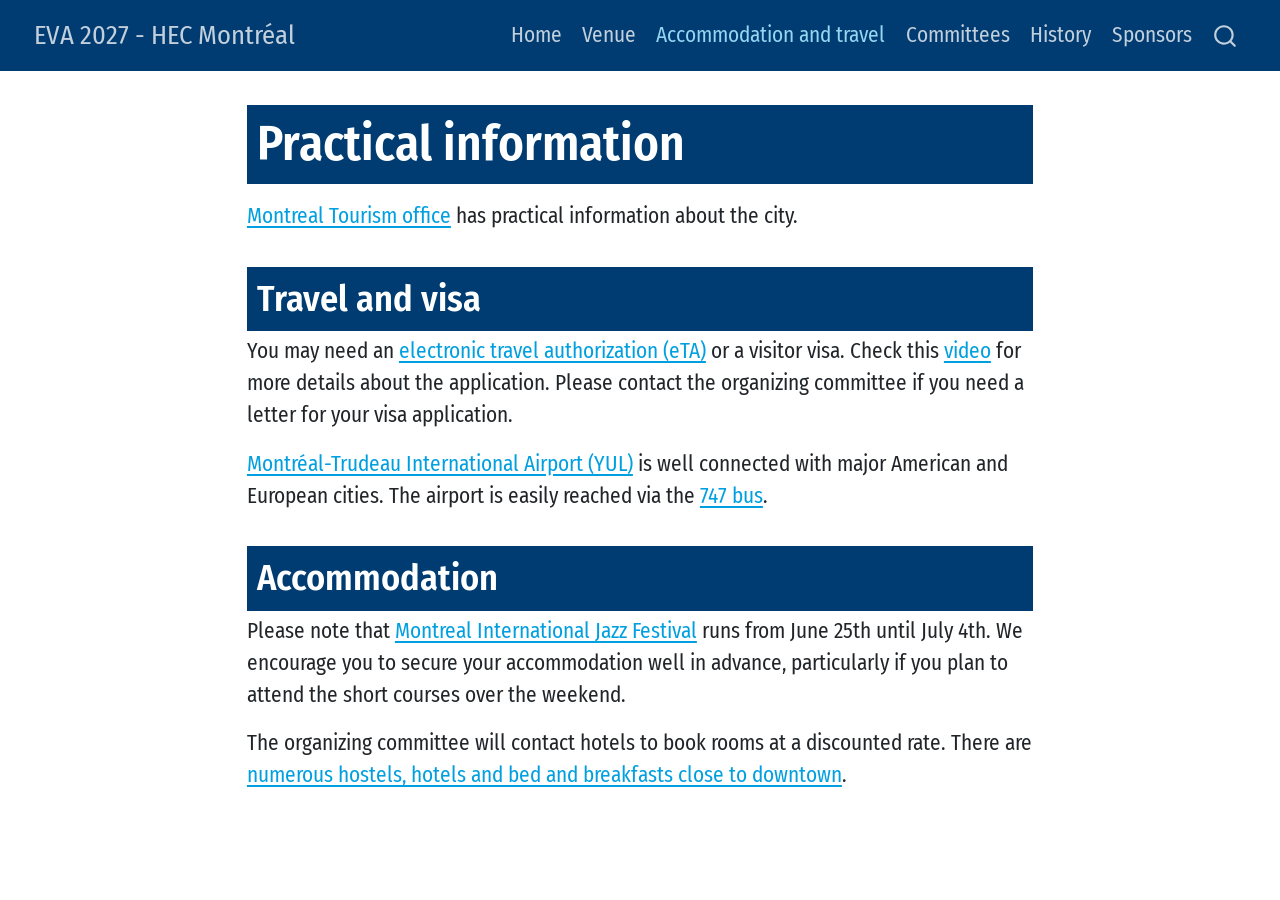
==== docs/accommodation.html @ fd90fb55 "Reformat website" ====
<!DOCTYPE html>
<html xmlns="http://www.w3.org/1999/xhtml" lang="en" xml:lang="en"><head>

<meta charset="utf-8">
<meta name="generator" content="quarto-1.9.36">

<meta name="viewport" content="width=device-width, initial-scale=1.0, user-scalable=yes">


<title>Practical information – EVA 2027 - HEC Montréal</title>
<style>
/* Default styles provided by pandoc.
** See https://pandoc.org/MANUAL.html#variables-for-html for config info.
*/
code{white-space: pre-wrap;}
span.smallcaps{font-variant: small-caps;}
div.columns{display: flex; gap: min(4vw, 1.5em);}
div.column{flex: auto; overflow-x: auto;}
div.hanging-indent{margin-left: 1.5em; text-indent: -1.5em;}
ul.task-list{list-style: none;}
ul.task-list li input[type="checkbox"] {
  width: 0.8em;
  margin: 0 0.8em 0.2em -1em; /* quarto-specific, see https://github.com/quarto-dev/quarto-cli/issues/4556 */ 
  vertical-align: middle;
}
</style>


<script src="site_libs/quarto-nav/quarto-nav.js"></script>
<script src="site_libs/clipboard/clipboard.min.js"></script>
<script src="site_libs/quarto-search/autocomplete.umd.js"></script>
<script src="site_libs/quarto-search/fuse.min.js"></script>
<script src="site_libs/quarto-search/quarto-search.js"></script>
<meta name="quarto:offset" content="./">
<script src="site_libs/quarto-html/quarto.js" type="module"></script>
<script src="site_libs/quarto-html/tabsets/tabsets.js" type="module"></script>
<script src="site_libs/quarto-html/popper.min.js"></script>
<script src="site_libs/quarto-html/tippy.umd.min.js"></script>
<script src="site_libs/quarto-html/anchor.min.js"></script>
<link href="site_libs/quarto-html/tippy.css" rel="stylesheet">
<link href="site_libs/quarto-html/quarto-syntax-highlighting-845c23b38eaddc0f92fda52bfe77a8c8.css" rel="stylesheet" id="quarto-text-highlighting-styles">
<script src="site_libs/bootstrap/bootstrap.min.js"></script>
<link href="site_libs/bootstrap/bootstrap-icons.css" rel="stylesheet">
<link href="site_libs/bootstrap/bootstrap-dc3125c9d68925098b854b8b5870ec86.min.css" rel="stylesheet" append-hash="true" id="quarto-bootstrap" data-mode="light">
<script id="quarto-search-options" type="application/json">{
  "location": "navbar",
  "copy-button": false,
  "collapse-after": 3,
  "panel-placement": "end",
  "type": "overlay",
  "limit": 50,
  "keyboard-shortcut": [
    "f",
    "/",
    "s"
  ],
  "show-item-context": false,
  "language": {
    "search-no-results-text": "No results",
    "search-matching-documents-text": "matching documents",
    "search-copy-link-title": "Copy link to search",
    "search-hide-matches-text": "Hide additional matches",
    "search-more-match-text": "more match in this document",
    "search-more-matches-text": "more matches in this document",
    "search-clear-button-title": "Clear",
    "search-text-placeholder": "",
    "search-detached-cancel-button-title": "Cancel",
    "search-submit-button-title": "Submit",
    "search-label": "Search"
  }
}</script>


</head>

<body class="nav-fixed fullcontent quarto-light">

<div id="quarto-search-results"></div>
  <header id="quarto-header" class="headroom fixed-top">
    <nav class="navbar navbar-expand-lg " data-bs-theme="dark">
      <div class="navbar-container container-fluid">
      <div class="navbar-brand-container mx-auto">
    <a class="navbar-brand" href="./index.html">
    <span class="navbar-title">EVA 2027 - HEC Montréal</span>
    </a>
  </div>
            <div id="quarto-search" class="" title="Search"></div>
          <button class="navbar-toggler" type="button" data-bs-toggle="collapse" data-bs-target="#navbarCollapse" aria-controls="navbarCollapse" role="menu" aria-expanded="false" aria-label="Toggle navigation" onclick="if (window.quartoToggleHeadroom) { window.quartoToggleHeadroom(); }">
  <span class="navbar-toggler-icon"></span>
</button>
          <div class="collapse navbar-collapse" id="navbarCollapse">
            <ul class="navbar-nav navbar-nav-scroll ms-auto">
  <li class="nav-item">
    <a class="nav-link" href="./index.html"> 
<span class="menu-text">Home</span></a>
  </li>  
  <li class="nav-item">
    <a class="nav-link" href="./venue.html"> 
<span class="menu-text">Venue</span></a>
  </li>  
  <li class="nav-item">
    <a class="nav-link active" href="./accommodation.html" aria-current="page"> 
<span class="menu-text">Accommodation and travel</span></a>
  </li>  
  <li class="nav-item">
    <a class="nav-link" href="./committees.html"> 
<span class="menu-text">Committees</span></a>
  </li>  
  <li class="nav-item">
    <a class="nav-link" href="./history.html"> 
<span class="menu-text">History</span></a>
  </li>  
  <li class="nav-item">
    <a class="nav-link" href="./sponsors.html"> 
<span class="menu-text">Sponsors</span></a>
  </li>  
</ul>
          </div> <!-- /navcollapse -->
            <div class="quarto-navbar-tools">
</div>
      </div> <!-- /container-fluid -->
    </nav>
</header>
<!-- content -->
<div id="quarto-content" class="quarto-container page-columns page-rows-contents page-layout-article page-navbar">
<!-- sidebar -->
<!-- margin-sidebar -->
    
<!-- main -->
<main class="content" id="quarto-document-content">

<header id="title-block-header" class="quarto-title-block default">
<div class="quarto-title">
<h1 class="title">Practical information</h1>
</div>



<div class="quarto-title-meta">

    
  
    
  </div>
  


</header>


<p><a href="https://www.mtl.org/en/what-to-do/business-events">Montreal Tourism office</a> has practical information about the city.</p>
<section id="travel-and-visa" class="level2">
<h2 class="anchored" data-anchor-id="travel-and-visa">Travel and visa</h2>
<p>You may need an <a href="https://www.canada.ca/en/immigration-refugees-citizenship/services/visit-canada/eta.html">electronic travel authorization (eTA)</a> or a visitor visa. Check this <a href="https://youtu.be/aYz9de2Qd_U?list=TLGGbdshJm7bkEQwODA3MjAyNQ">video</a> for more details about the application. Please contact the organizing committee if you need a letter for your visa application.</p>
<p><a href="https://www.admtl.com/en-CA/">Montréal-Trudeau International Airport (YUL)</a> is well connected with major American and European cities. The airport is easily reached via the <a href="https://www.stm.info/en/info/networks/bus-network-and-schedules-enlightened/747-yul-montreal-trudeau-airport-downtown">747 bus</a>.</p>
</section>
<section id="accommodation" class="level2">
<h2 class="anchored" data-anchor-id="accommodation">Accommodation</h2>
<p>Please note that <a href="https://montrealjazzfest.com/">Montreal International Jazz Festival</a> runs from June 25th until July 4th. We encourage you to secure your accommodation well in advance, particularly if you plan to attend the short courses over the weekend.</p>
<p>The organizing committee will contact hotels to book rooms at a discounted rate. There are <a href="https://www.mtl.org/en/Accommodations?prod_en_random%5BrefinementList%5D%5B_filter_product_neighbourhoods%5D%5B0%5D=Downtown&amp;prod_en_random%5BrefinementList%5D%5B_filter_product_neighbourhoods%5D%5B1%5D=Les%20Quartiers%20du%20Canal&amp;prod_en_random%5BrefinementList%5D%5B_filter_product_neighbourhoods%5D%5B2%5D=Mount%20Royal%2C%20Outremont%20and%20Westmount&amp;prod_en_random%5BrefinementList%5D%5B_filter_product_neighbourhoods%5D%5B3%5D=Old%20Montr%C3%A9al%20and%20Old%20Port">numerous hostels, hotels and bed and breakfasts close to downtown</a>.</p>


</section>

</main> <!-- /main -->
<script id="quarto-html-after-body" type="application/javascript">
  window.document.addEventListener("DOMContentLoaded", function (event) {
    const icon = "";
    const anchorJS = new window.AnchorJS();
    anchorJS.options = {
      placement: 'right',
      icon: icon
    };
    anchorJS.add('.anchored');
    const isCodeAnnotation = (el) => {
      for (const clz of el.classList) {
        if (clz.startsWith('code-annotation-')) {                     
          return true;
        }
      }
      return false;
    }
    const onCopySuccess = function(e) {
      // button target
      const button = e.trigger;
      // don't keep focus
      button.blur();
      // flash "checked"
      button.classList.add('code-copy-button-checked');
      var currentTitle = button.getAttribute("title");
      button.setAttribute("title", "Copied!");
      let tooltip;
      if (window.bootstrap) {
        button.setAttribute("data-bs-toggle", "tooltip");
        button.setAttribute("data-bs-placement", "left");
        button.setAttribute("data-bs-title", "Copied!");
        tooltip = new bootstrap.Tooltip(button, 
          { trigger: "manual", 
            customClass: "code-copy-button-tooltip",
            offset: [0, -8]});
        tooltip.show();    
      }
      setTimeout(function() {
        if (tooltip) {
          tooltip.hide();
          button.removeAttribute("data-bs-title");
          button.removeAttribute("data-bs-toggle");
          button.removeAttribute("data-bs-placement");
        }
        button.setAttribute("title", currentTitle);
        button.classList.remove('code-copy-button-checked');
      }, 1000);
      // clear code selection
      e.clearSelection();
    }
    const getTextToCopy = function(trigger) {
      const outerScaffold = trigger.parentElement.cloneNode(true);
      const codeEl = outerScaffold.querySelector('code');
      for (const childEl of codeEl.children) {
        if (isCodeAnnotation(childEl)) {
          childEl.remove();
        }
      }
      return codeEl.innerText;
    }
    const clipboard = new window.ClipboardJS('.code-copy-button:not([data-in-quarto-modal])', {
      text: getTextToCopy
    });
    clipboard.on('success', onCopySuccess);
    if (window.document.getElementById('quarto-embedded-source-code-modal')) {
      const clipboardModal = new window.ClipboardJS('.code-copy-button[data-in-quarto-modal]', {
        text: getTextToCopy,
        container: window.document.getElementById('quarto-embedded-source-code-modal')
      });
      clipboardModal.on('success', onCopySuccess);
    }
      var localhostRegex = new RegExp(/^(?:http|https):\/\/localhost\:?[0-9]*\//);
      var mailtoRegex = new RegExp(/^mailto:/);
        var filterRegex = new RegExp("https:\/\/eva2027\.github\.io");
      var isInternal = (href) => {
          return filterRegex.test(href) || localhostRegex.test(href) || mailtoRegex.test(href);
      }
      // Inspect non-navigation links and adorn them if external
     var links = window.document.querySelectorAll('a[href]:not(.nav-link):not(.navbar-brand):not(.toc-action):not(.sidebar-link):not(.sidebar-item-toggle):not(.pagination-link):not(.no-external):not([aria-hidden]):not(.dropdown-item):not(.quarto-navigation-tool):not(.about-link)');
      for (var i=0; i<links.length; i++) {
        const link = links[i];
        if (!isInternal(link.href)) {
          // undo the damage that might have been done by quarto-nav.js in the case of
          // links that we want to consider external
          if (link.dataset.originalHref !== undefined) {
            link.href = link.dataset.originalHref;
          }
        }
      }
    function tippyHover(el, contentFn, onTriggerFn, onUntriggerFn) {
      const config = {
        allowHTML: true,
        maxWidth: 500,
        delay: 100,
        arrow: false,
        appendTo: function(el) {
            return el.parentElement;
        },
        interactive: true,
        interactiveBorder: 10,
        theme: 'quarto',
        placement: 'bottom-start',
      };
      if (contentFn) {
        config.content = contentFn;
      }
      if (onTriggerFn) {
        config.onTrigger = onTriggerFn;
      }
      if (onUntriggerFn) {
        config.onUntrigger = onUntriggerFn;
      }
      window.tippy(el, config); 
    }
    const noterefs = window.document.querySelectorAll('a[role="doc-noteref"]');
    for (var i=0; i<noterefs.length; i++) {
      const ref = noterefs[i];
      tippyHover(ref, function() {
        // use id or data attribute instead here
        let href = ref.getAttribute('data-footnote-href') || ref.getAttribute('href');
        try { href = new URL(href).hash; } catch {}
        const id = href.replace(/^#\/?/, "");
        const note = window.document.getElementById(id);
        if (note) {
          return note.innerHTML;
        } else {
          return "";
        }
      });
    }
    const xrefs = window.document.querySelectorAll('a.quarto-xref');
    const processXRef = (id, note) => {
      // Strip column container classes
      const stripColumnClz = (el) => {
        el.classList.remove("page-full", "page-columns");
        if (el.children) {
          for (const child of el.children) {
            stripColumnClz(child);
          }
        }
      }
      stripColumnClz(note)
      if (id === null || id.startsWith('sec-')) {
        // Special case sections, only their first couple elements
        const container = document.createElement("div");
        if (note.children && note.children.length > 2) {
          container.appendChild(note.children[0].cloneNode(true));
          for (let i = 1; i < note.children.length; i++) {
            const child = note.children[i];
            if (child.tagName === "P" && child.innerText === "") {
              continue;
            } else {
              container.appendChild(child.cloneNode(true));
              break;
            }
          }
          if (window.Quarto?.typesetMath) {
            window.Quarto.typesetMath(container);
          }
          return container.innerHTML
        } else {
          if (window.Quarto?.typesetMath) {
            window.Quarto.typesetMath(note);
          }
          return note.innerHTML;
        }
      } else {
        // Remove any anchor links if they are present
        const anchorLink = note.querySelector('a.anchorjs-link');
        if (anchorLink) {
          anchorLink.remove();
        }
        if (window.Quarto?.typesetMath) {
          window.Quarto.typesetMath(note);
        }
        if (note.classList.contains("callout")) {
          return note.outerHTML;
        } else {
          return note.innerHTML;
        }
      }
    }
    for (var i=0; i<xrefs.length; i++) {
      const xref = xrefs[i];
      tippyHover(xref, undefined, function(instance) {
        instance.disable();
        let url = xref.getAttribute('href');
        let hash = undefined; 
        if (url.startsWith('#')) {
          hash = url;
        } else {
          try { hash = new URL(url).hash; } catch {}
        }
        if (hash) {
          const id = hash.replace(/^#\/?/, "");
          const note = window.document.getElementById(id);
          if (note !== null) {
            try {
              const html = processXRef(id, note.cloneNode(true));
              instance.setContent(html);
            } finally {
              instance.enable();
              instance.show();
            }
          } else {
            // See if we can fetch this
            fetch(url.split('#')[0])
            .then(res => res.text())
            .then(html => {
              const parser = new DOMParser();
              const htmlDoc = parser.parseFromString(html, "text/html");
              const note = htmlDoc.getElementById(id);
              if (note !== null) {
                const html = processXRef(id, note);
                instance.setContent(html);
              } 
            }).finally(() => {
              instance.enable();
              instance.show();
            });
          }
        } else {
          // See if we can fetch a full url (with no hash to target)
          // This is a special case and we should probably do some content thinning / targeting
          fetch(url)
          .then(res => res.text())
          .then(html => {
            const parser = new DOMParser();
            const htmlDoc = parser.parseFromString(html, "text/html");
            const note = htmlDoc.querySelector('main.content');
            if (note !== null) {
              // This should only happen for chapter cross references
              // (since there is no id in the URL)
              // remove the first header
              if (note.children.length > 0 && note.children[0].tagName === "HEADER") {
                note.children[0].remove();
              }
              const html = processXRef(null, note);
              instance.setContent(html);
            } 
          }).finally(() => {
            instance.enable();
            instance.show();
          });
        }
      }, function(instance) {
      });
    }
        let selectedAnnoteEl;
        const selectorForAnnotation = ( cell, annotation) => {
          let cellAttr = 'data-code-cell="' + cell + '"';
          let lineAttr = 'data-code-annotation="' +  annotation + '"';
          const selector = 'span[' + cellAttr + '][' + lineAttr + ']';
          return selector;
        }
        const selectCodeLines = (annoteEl) => {
          const doc = window.document;
          const targetCell = annoteEl.getAttribute("data-target-cell");
          const targetAnnotation = annoteEl.getAttribute("data-target-annotation");
          const annoteSpan = window.document.querySelector(selectorForAnnotation(targetCell, targetAnnotation));
          const lines = annoteSpan.getAttribute("data-code-lines").split(",");
          const lineIds = lines.map((line) => {
            return targetCell + "-" + line;
          })
          let top = null;
          let height = null;
          let parent = null;
          if (lineIds.length > 0) {
              //compute the position of the single el (top and bottom and make a div)
              const el = window.document.getElementById(lineIds[0]);
              top = el.offsetTop;
              height = el.offsetHeight;
              parent = el.parentElement.parentElement;
            if (lineIds.length > 1) {
              const lastEl = window.document.getElementById(lineIds[lineIds.length - 1]);
              const bottom = lastEl.offsetTop + lastEl.offsetHeight;
              height = bottom - top;
            }
            if (top !== null && height !== null && parent !== null) {
              // cook up a div (if necessary) and position it 
              let div = window.document.getElementById("code-annotation-line-highlight");
              if (div === null) {
                div = window.document.createElement("div");
                div.setAttribute("id", "code-annotation-line-highlight");
                div.style.position = 'absolute';
                parent.appendChild(div);
              }
              div.style.top = top - 2 + "px";
              div.style.height = height + 4 + "px";
              div.style.left = 0;
              let gutterDiv = window.document.getElementById("code-annotation-line-highlight-gutter");
              if (gutterDiv === null) {
                gutterDiv = window.document.createElement("div");
                gutterDiv.setAttribute("id", "code-annotation-line-highlight-gutter");
                gutterDiv.style.position = 'absolute';
                const codeCell = window.document.getElementById(targetCell);
                const gutter = codeCell.querySelector('.code-annotation-gutter');
                gutter.appendChild(gutterDiv);
              }
              gutterDiv.style.top = top - 2 + "px";
              gutterDiv.style.height = height + 4 + "px";
            }
            selectedAnnoteEl = annoteEl;
          }
        };
        const unselectCodeLines = () => {
          const elementsIds = ["code-annotation-line-highlight", "code-annotation-line-highlight-gutter"];
          elementsIds.forEach((elId) => {
            const div = window.document.getElementById(elId);
            if (div) {
              div.remove();
            }
          });
          selectedAnnoteEl = undefined;
        };
          // Handle positioning of the toggle
      window.addEventListener(
        "resize",
        throttle(() => {
          elRect = undefined;
          if (selectedAnnoteEl) {
            selectCodeLines(selectedAnnoteEl);
          }
        }, 10)
      );
      function throttle(fn, ms) {
      let throttle = false;
      let timer;
        return (...args) => {
          if(!throttle) { // first call gets through
              fn.apply(this, args);
              throttle = true;
          } else { // all the others get throttled
              if(timer) clearTimeout(timer); // cancel #2
              timer = setTimeout(() => {
                fn.apply(this, args);
                timer = throttle = false;
              }, ms);
          }
        };
      }
        // Attach click handler to the DT
        const annoteDls = window.document.querySelectorAll('dt[data-target-cell]');
        for (const annoteDlNode of annoteDls) {
          annoteDlNode.addEventListener('click', (event) => {
            const clickedEl = event.target;
            if (clickedEl !== selectedAnnoteEl) {
              unselectCodeLines();
              const activeEl = window.document.querySelector('dt[data-target-cell].code-annotation-active');
              if (activeEl) {
                activeEl.classList.remove('code-annotation-active');
              }
              selectCodeLines(clickedEl);
              clickedEl.classList.add('code-annotation-active');
            } else {
              // Unselect the line
              unselectCodeLines();
              clickedEl.classList.remove('code-annotation-active');
            }
          });
        }
    const findCites = (el) => {
      const parentEl = el.parentElement;
      if (parentEl) {
        const cites = parentEl.dataset.cites;
        if (cites) {
          return {
            el,
            cites: cites.split(' ')
          };
        } else {
          return findCites(el.parentElement)
        }
      } else {
        return undefined;
      }
    };
    var bibliorefs = window.document.querySelectorAll('a[role="doc-biblioref"]');
    for (var i=0; i<bibliorefs.length; i++) {
      const ref = bibliorefs[i];
      const citeInfo = findCites(ref);
      if (citeInfo) {
        tippyHover(citeInfo.el, function() {
          var popup = window.document.createElement('div');
          citeInfo.cites.forEach(function(cite) {
            var citeDiv = window.document.createElement('div');
            citeDiv.classList.add('hanging-indent');
            citeDiv.classList.add('csl-entry');
            var biblioDiv = window.document.getElementById('ref-' + cite);
            if (biblioDiv) {
              citeDiv.innerHTML = biblioDiv.innerHTML;
            }
            popup.appendChild(citeDiv);
          });
          return popup.innerHTML;
        });
      }
    }
  });
  </script>
</div> <!-- /content -->




</body></html>
---- docs/site_libs/quarto-html/tippy.css ----
.tippy-box[data-animation=fade][data-state=hidden]{opacity:0}[data-tippy-root]{max-width:calc(100vw - 10px)}.tippy-box{position:relative;background-color:#333;color:#fff;border-radius:4px;font-size:14px;line-height:1.4;white-space:normal;outline:0;transition-property:transform,visibility,opacity}.tippy-box[data-placement^=top]>.tippy-arrow{bottom:0}.tippy-box[data-placement^=top]>.tippy-arrow:before{bottom:-7px;left:0;border-width:8px 8px 0;border-top-color:initial;transform-origin:center top}.tippy-box[data-placement^=bottom]>.tippy-arrow{top:0}.tippy-box[data-placement^=bottom]>.tippy-arrow:before{top:-7px;left:0;border-width:0 8px 8px;border-bottom-color:initial;transform-origin:center bottom}.tippy-box[data-placement^=left]>.tippy-arrow{right:0}.tippy-box[data-placement^=left]>.tippy-arrow:before{border-width:8px 0 8px 8px;border-left-color:initial;right:-7px;transform-origin:center left}.tippy-box[data-placement^=right]>.tippy-arrow{left:0}.tippy-box[data-placement^=right]>.tippy-arrow:before{left:-7px;border-width:8px 8px 8px 0;border-right-color:initial;transform-origin:center right}.tippy-box[data-inertia][data-state=visible]{transition-timing-function:cubic-bezier(.54,1.5,.38,1.11)}.tippy-arrow{width:16px;height:16px;color:#333}.tippy-arrow:before{content:"";position:absolute;border-color:transparent;border-style:solid}.tippy-content{position:relative;padding:5px 9px;z-index:1}
---- docs/site_libs/quarto-html/quarto-syntax-highlighting-845c23b38eaddc0f92fda52bfe77a8c8.css ----
/* quarto syntax highlight colors */
:root {
  --quarto-hl-ot-color: #003B4F;
  --quarto-hl-at-color: #657422;
  --quarto-hl-ss-color: #20794D;
  --quarto-hl-an-color: #5E5E5E;
  --quarto-hl-fu-color: #4758AB;
  --quarto-hl-st-color: #20794D;
  --quarto-hl-cf-color: #003B4F;
  --quarto-hl-op-color: #5E5E5E;
  --quarto-hl-er-color: #AD0000;
  --quarto-hl-bn-color: #AD0000;
  --quarto-hl-al-color: #AD0000;
  --quarto-hl-va-color: #111111;
  --quarto-hl-bu-color: inherit;
  --quarto-hl-ex-color: inherit;
  --quarto-hl-pp-color: #AD0000;
  --quarto-hl-in-color: #5E5E5E;
  --quarto-hl-vs-color: #20794D;
  --quarto-hl-wa-color: #5E5E5E;
  --quarto-hl-do-color: #5E5E5E;
  --quarto-hl-im-color: #00769E;
  --quarto-hl-ch-color: #20794D;
  --quarto-hl-dt-color: #AD0000;
  --quarto-hl-fl-color: #AD0000;
  --quarto-hl-co-color: #5E5E5E;
  --quarto-hl-cv-color: #5E5E5E;
  --quarto-hl-cn-color: #8f5902;
  --quarto-hl-sc-color: #5E5E5E;
  --quarto-hl-dv-color: #AD0000;
  --quarto-hl-kw-color: #003B4F;
}

/* other quarto variables */
:root {
  --quarto-font-monospace: SFMono-Regular, Menlo, Monaco, Consolas, "Liberation Mono", "Courier New", monospace;
}

/* syntax highlight based on Pandoc's rules */
pre > code.sourceCode > span {
  color: #003B4F;
}

code.sourceCode > span {
  color: #003B4F;
}

div.sourceCode,
div.sourceCode pre.sourceCode {
  color: #003B4F;
}

/* Normal */
code span {
  color: #003B4F;
}

/* Alert */
code span.al {
  color: #AD0000;
  font-style: inherit;
}

/* Annotation */
code span.an {
  color: #5E5E5E;
  font-style: inherit;
}

/* Attribute */
code span.at {
  color: #657422;
  font-style: inherit;
}

/* BaseN */
code span.bn {
  color: #AD0000;
  font-style: inherit;
}

/* BuiltIn */
code span.bu {
  font-style: inherit;
}

/* ControlFlow */
code span.cf {
  color: #003B4F;
  font-weight: bold;
  font-style: inherit;
}

/* Char */
code span.ch {
  color: #20794D;
  font-style: inherit;
}

/* Constant */
code span.cn {
  color: #8f5902;
  font-style: inherit;
}

/* Comment */
code span.co {
  color: #5E5E5E;
  font-style: inherit;
}

/* CommentVar */
code span.cv {
  color: #5E5E5E;
  font-style: italic;
}

/* Documentation */
code span.do {
  color: #5E5E5E;
  font-style: italic;
}

/* DataType */
code span.dt {
  color: #AD0000;
  font-style: inherit;
}

/* DecVal */
code span.dv {
  color: #AD0000;
  font-style: inherit;
}

/* Error */
code span.er {
  color: #AD0000;
  font-style: inherit;
}

/* Extension */
code span.ex {
  font-style: inherit;
}

/* Float */
code span.fl {
  color: #AD0000;
  font-style: inherit;
}

/* Function */
code span.fu {
  color: #4758AB;
  font-style: inherit;
}

/* Import */
code span.im {
  color: #00769E;
  font-style: inherit;
}

/* Information */
code span.in {
  color: #5E5E5E;
  font-style: inherit;
}

/* Keyword */
code span.kw {
  color: #003B4F;
  font-weight: bold;
  font-style: inherit;
}

/* Operator */
code span.op {
  color: #5E5E5E;
  font-style: inherit;
}

/* Other */
code span.ot {
  color: #003B4F;
  font-style: inherit;
}

/* Preprocessor */
code span.pp {
  color: #AD0000;
  font-style: inherit;
}

/* SpecialChar */
code span.sc {
  color: #5E5E5E;
  font-style: inherit;
}

/* SpecialString */
code span.ss {
  color: #20794D;
  font-style: inherit;
}

/* String */
code span.st {
  color: #20794D;
  font-style: inherit;
}

/* Variable */
code span.va {
  color: #111111;
  font-style: inherit;
}

/* VerbatimString */
code span.vs {
  color: #20794D;
  font-style: inherit;
}

/* Warning */
code span.wa {
  color: #5E5E5E;
  font-style: italic;
}

.prevent-inlining {
  content: "</";
}

/*# sourceMappingURL=ac89f0bb514bba72461919f78549e31c.css.map */
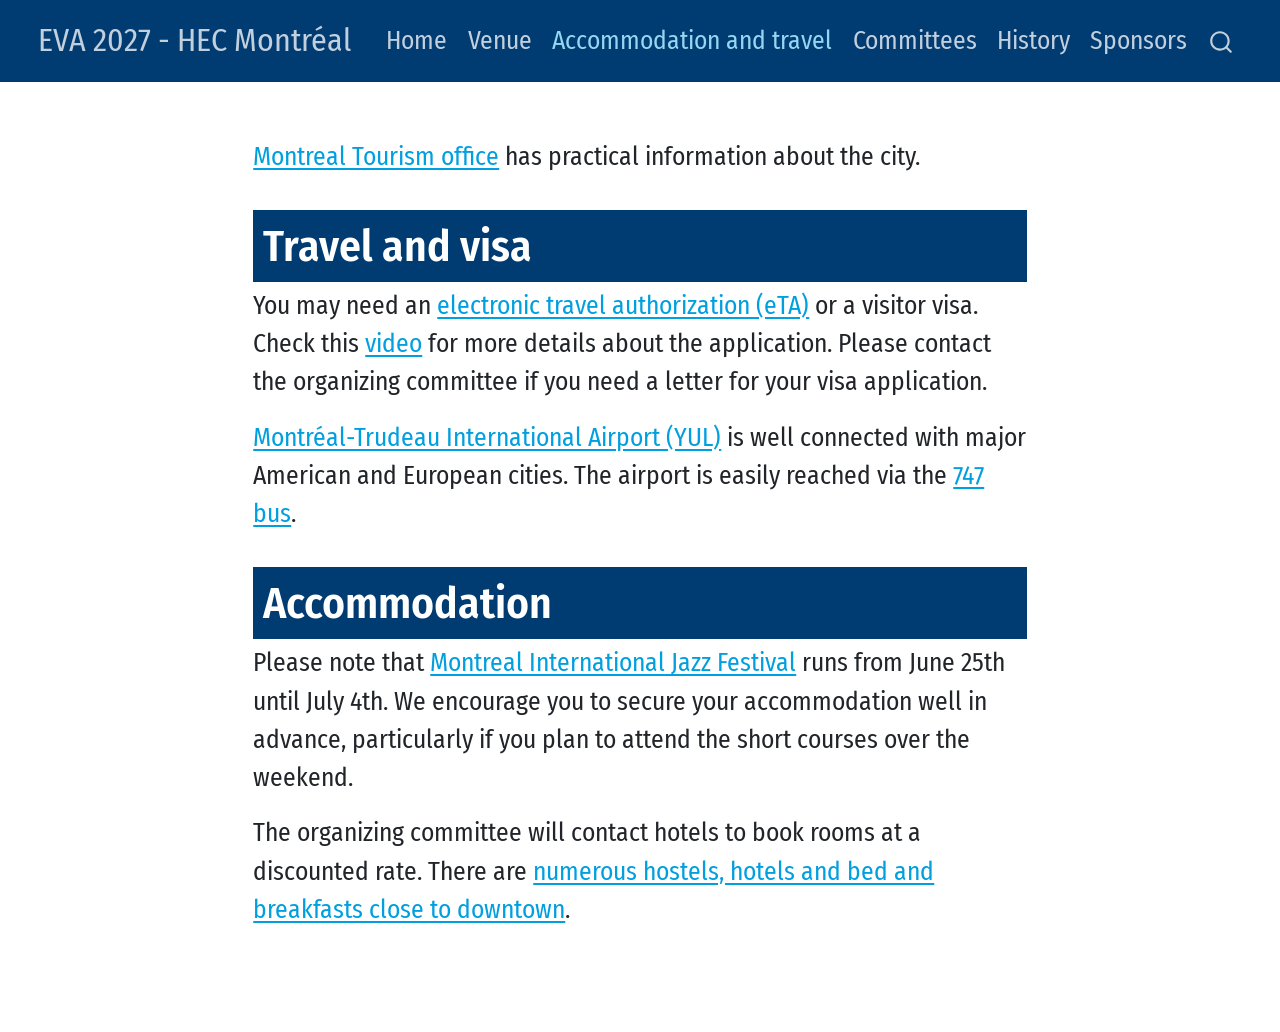
==== commit 8a1bfe9d: "Update page content" ====
--- a/docs/accommodation.html
+++ b/docs/accommodation.html
@@ -41,7 +41,7 @@
 <link href="site_libs/quarto-html/quarto-syntax-highlighting-845c23b38eaddc0f92fda52bfe77a8c8.css" rel="stylesheet" id="quarto-text-highlighting-styles">
 <script src="site_libs/bootstrap/bootstrap.min.js"></script>
 <link href="site_libs/bootstrap/bootstrap-icons.css" rel="stylesheet">
-<link href="site_libs/bootstrap/bootstrap-dc3125c9d68925098b854b8b5870ec86.min.css" rel="stylesheet" append-hash="true" id="quarto-bootstrap" data-mode="light">
+<link href="site_libs/bootstrap/bootstrap-d52ed6822e2644e53fc31cae67f5d0ef.min.css" rel="stylesheet" append-hash="true" id="quarto-bootstrap" data-mode="light">
 <script id="quarto-search-options" type="application/json">{
   "location": "navbar",
   "copy-button": false,
@@ -127,25 +127,9 @@
 <!-- margin-sidebar -->
     
 <!-- main -->
-<main class="content" id="quarto-document-content">
-
-<header id="title-block-header" class="quarto-title-block default">
-<div class="quarto-title">
-<h1 class="title">Practical information</h1>
-</div>
-
-
-
-<div class="quarto-title-meta">
-
-    
-  
-    
-  </div>
-  
-
-
-</header>
+<main class="content" id="quarto-document-content"><header id="title-block-header" class="quarto-title-block"></header>
+
+
 
 
 <p><a href="https://www.mtl.org/en/what-to-do/business-events">Montreal Tourism office</a> has practical information about the city.</p>
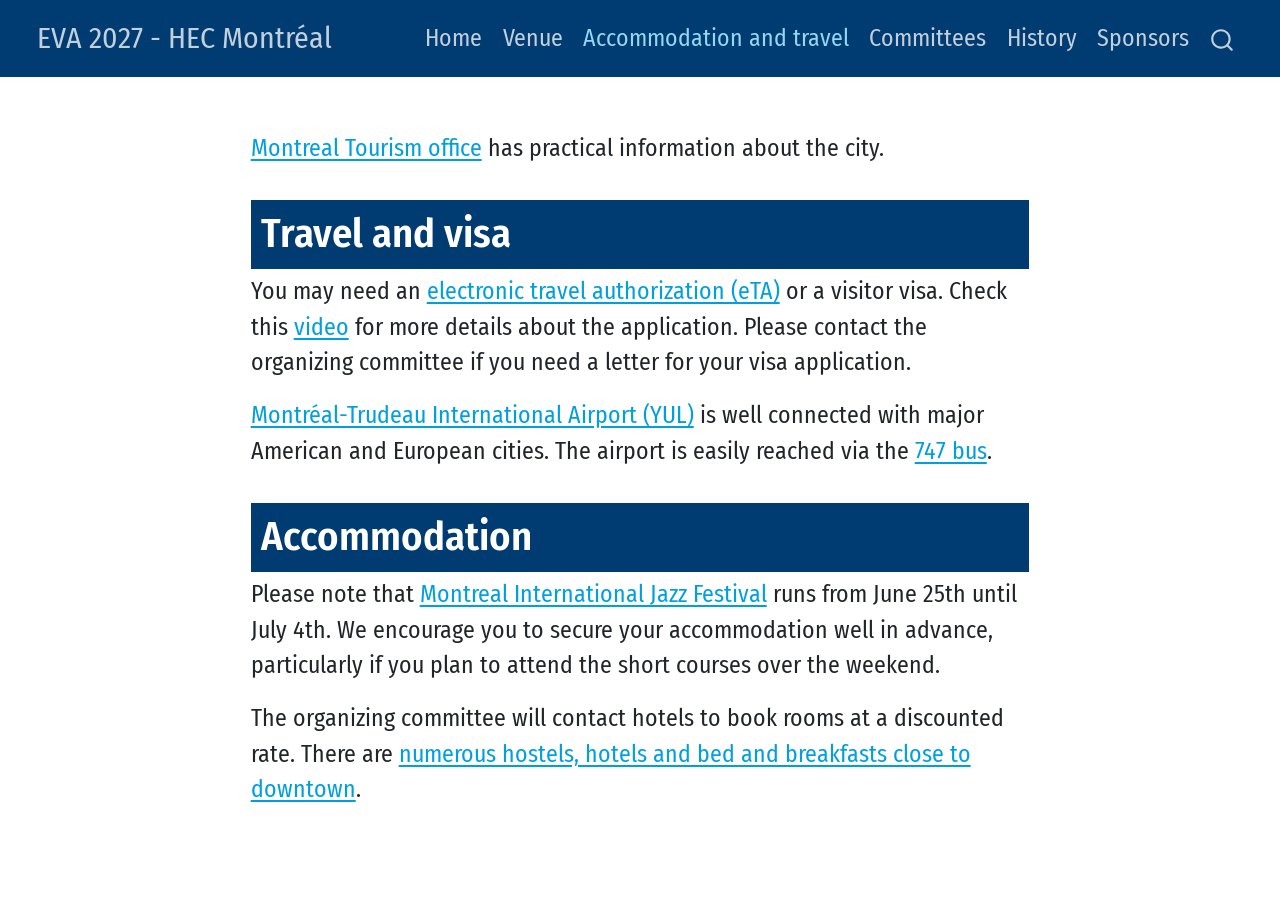
==== commit 29c68924: "Change font size + logo" ====
--- a/docs/accommodation.html
+++ b/docs/accommodation.html
@@ -41,7 +41,7 @@
 <link href="site_libs/quarto-html/quarto-syntax-highlighting-845c23b38eaddc0f92fda52bfe77a8c8.css" rel="stylesheet" id="quarto-text-highlighting-styles">
 <script src="site_libs/bootstrap/bootstrap.min.js"></script>
 <link href="site_libs/bootstrap/bootstrap-icons.css" rel="stylesheet">
-<link href="site_libs/bootstrap/bootstrap-d52ed6822e2644e53fc31cae67f5d0ef.min.css" rel="stylesheet" append-hash="true" id="quarto-bootstrap" data-mode="light">
+<link href="site_libs/bootstrap/bootstrap-d24e624f9a39cdeece0d62cfedd7832e.min.css" rel="stylesheet" append-hash="true" id="quarto-bootstrap" data-mode="light">
 <script id="quarto-search-options" type="application/json">{
   "location": "navbar",
   "copy-button": false,
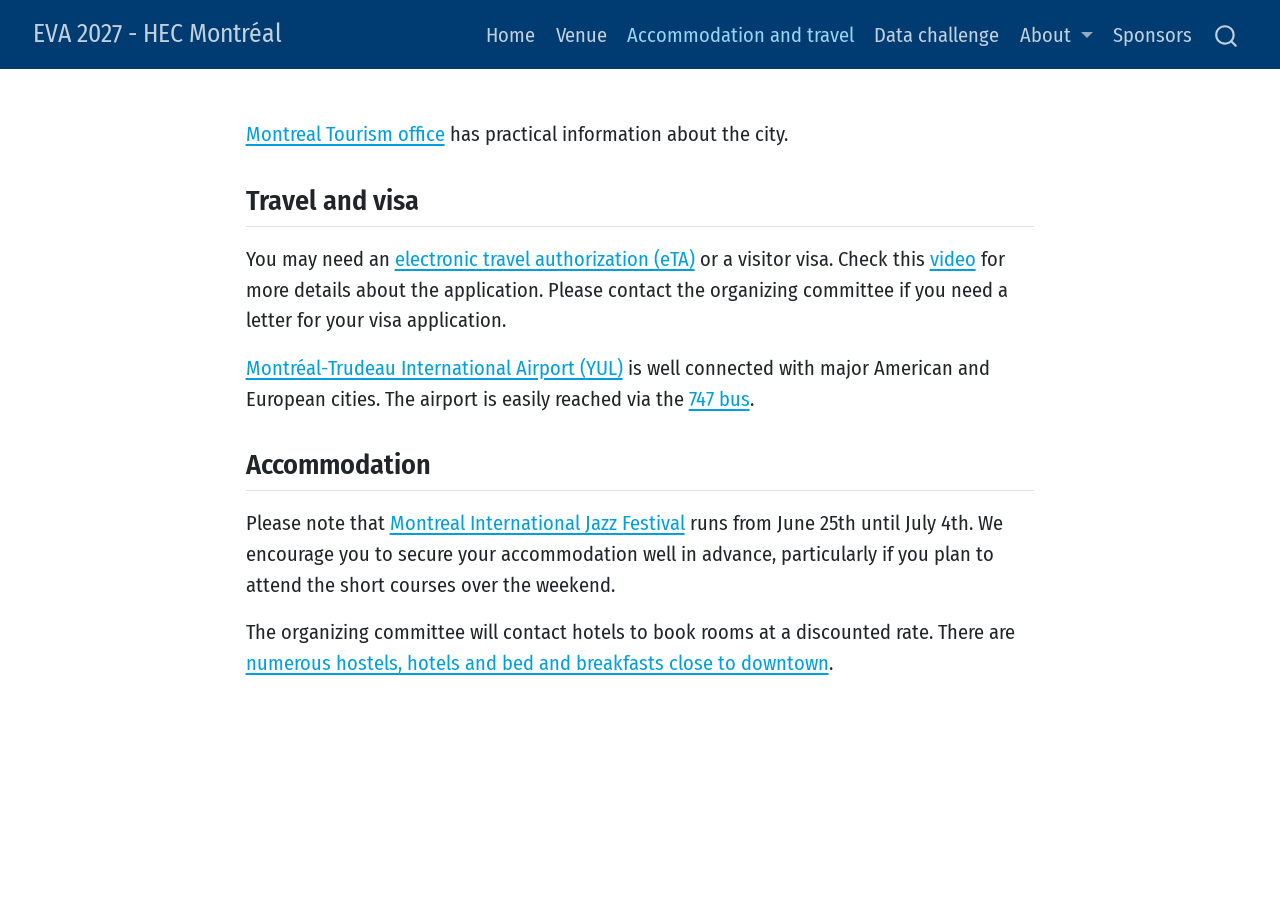
==== commit 6242a0e1: "Add data challenge" ====
--- a/docs/accommodation.html
+++ b/docs/accommodation.html
@@ -41,7 +41,7 @@
 <link href="site_libs/quarto-html/quarto-syntax-highlighting-845c23b38eaddc0f92fda52bfe77a8c8.css" rel="stylesheet" id="quarto-text-highlighting-styles">
 <script src="site_libs/bootstrap/bootstrap.min.js"></script>
 <link href="site_libs/bootstrap/bootstrap-icons.css" rel="stylesheet">
-<link href="site_libs/bootstrap/bootstrap-d24e624f9a39cdeece0d62cfedd7832e.min.css" rel="stylesheet" append-hash="true" id="quarto-bootstrap" data-mode="light">
+<link href="site_libs/bootstrap/bootstrap-a7fa925f21f28d56461b9a36a68c37b7.min.css" rel="stylesheet" append-hash="true" id="quarto-bootstrap" data-mode="light">
 <script id="quarto-search-options" type="application/json">{
   "location": "navbar",
   "copy-button": false,
@@ -103,13 +103,24 @@
 <span class="menu-text">Accommodation and travel</span></a>
   </li>  
   <li class="nav-item">
-    <a class="nav-link" href="./committees.html"> 
-<span class="menu-text">Committees</span></a>
-  </li>  
-  <li class="nav-item">
-    <a class="nav-link" href="./history.html"> 
-<span class="menu-text">History</span></a>
-  </li>  
+    <a class="nav-link" href="./datachallenge.html"> 
+<span class="menu-text">Data challenge</span></a>
+  </li>  
+  <li class="nav-item dropdown ">
+    <a class="nav-link dropdown-toggle" href="#" id="nav-menu-about" role="link" data-bs-toggle="dropdown" aria-expanded="false">
+ <span class="menu-text">About</span>
+    </a>
+    <ul class="dropdown-menu dropdown-menu-end" aria-labelledby="nav-menu-about">    
+        <li>
+    <a class="dropdown-item" href="./committees.html">
+ <span class="dropdown-text">Committees</span></a>
+  </li>  
+        <li>
+    <a class="dropdown-item" href="./history.html">
+ <span class="dropdown-text">History</span></a>
+  </li>  
+    </ul>
+  </li>
   <li class="nav-item">
     <a class="nav-link" href="./sponsors.html"> 
 <span class="menu-text">Sponsors</span></a>
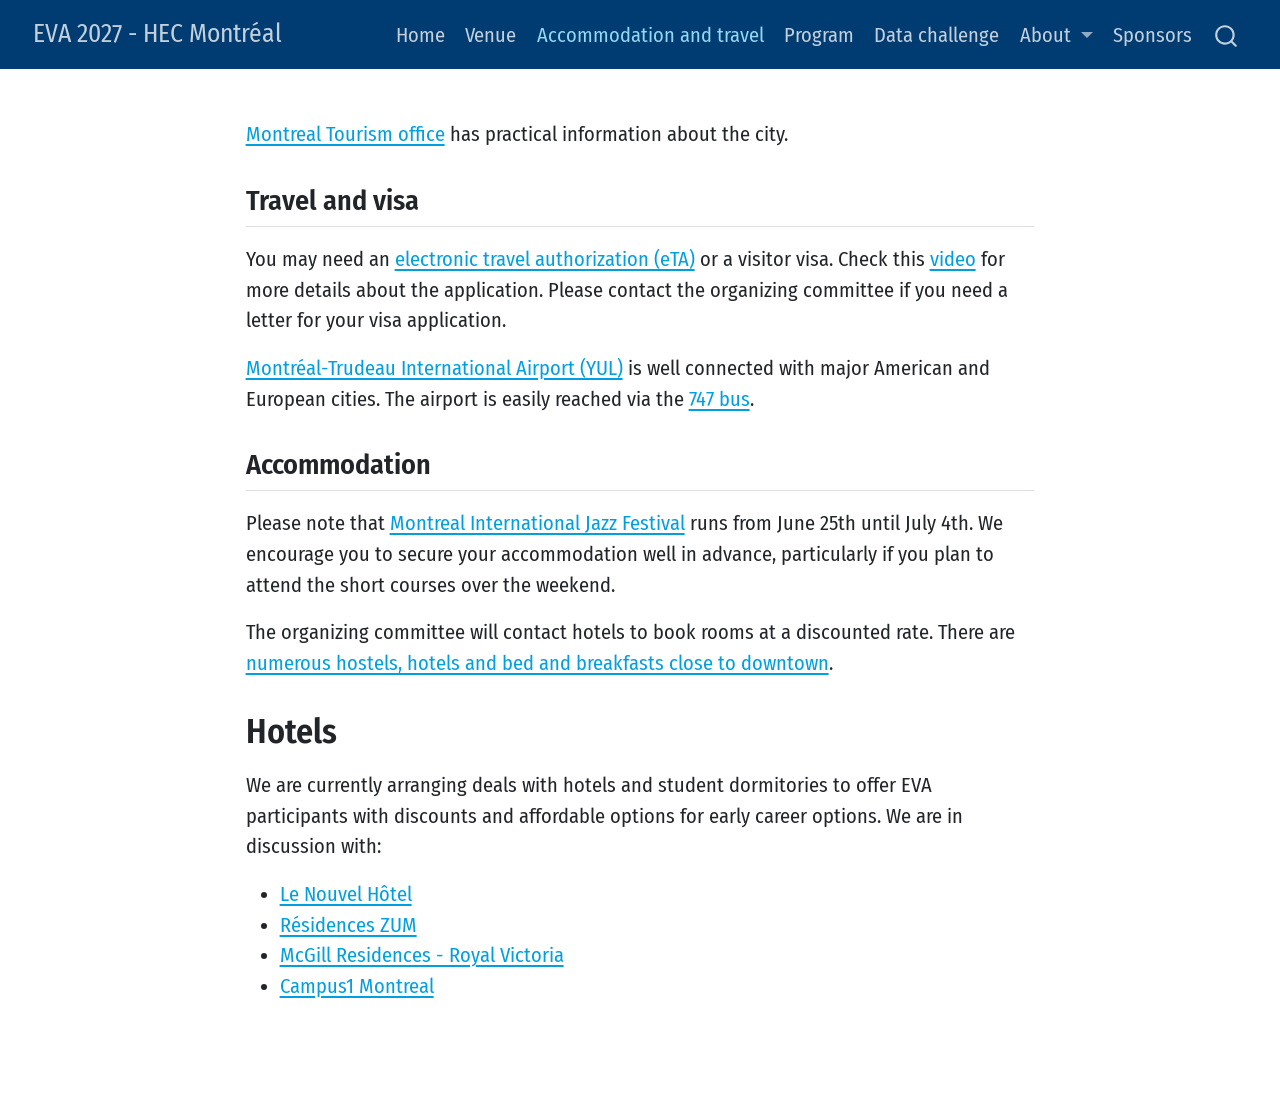
==== commit 97701952: "Add keynotes, DC and invited" ====
--- a/docs/accommodation.html
+++ b/docs/accommodation.html
@@ -103,6 +103,10 @@
 <span class="menu-text">Accommodation and travel</span></a>
   </li>  
   <li class="nav-item">
+    <a class="nav-link" href="./program.html"> 
+<span class="menu-text">Program</span></a>
+  </li>  
+  <li class="nav-item">
     <a class="nav-link" href="./datachallenge.html"> 
 <span class="menu-text">Data challenge</span></a>
   </li>  
@@ -153,6 +157,16 @@
 <h2 class="anchored" data-anchor-id="accommodation">Accommodation</h2>
 <p>Please note that <a href="https://montrealjazzfest.com/">Montreal International Jazz Festival</a> runs from June 25th until July 4th. We encourage you to secure your accommodation well in advance, particularly if you plan to attend the short courses over the weekend.</p>
 <p>The organizing committee will contact hotels to book rooms at a discounted rate. There are <a href="https://www.mtl.org/en/Accommodations?prod_en_random%5BrefinementList%5D%5B_filter_product_neighbourhoods%5D%5B0%5D=Downtown&amp;prod_en_random%5BrefinementList%5D%5B_filter_product_neighbourhoods%5D%5B1%5D=Les%20Quartiers%20du%20Canal&amp;prod_en_random%5BrefinementList%5D%5B_filter_product_neighbourhoods%5D%5B2%5D=Mount%20Royal%2C%20Outremont%20and%20Westmount&amp;prod_en_random%5BrefinementList%5D%5B_filter_product_neighbourhoods%5D%5B3%5D=Old%20Montr%C3%A9al%20and%20Old%20Port">numerous hostels, hotels and bed and breakfasts close to downtown</a>.</p>
+</section>
+<section id="hotels" class="level1">
+<h1>Hotels</h1>
+<p>We are currently arranging deals with hotels and student dormitories to offer EVA participants with discounts and affordable options for early career options. We are in discussion with:</p>
+<ul>
+<li><a href="https://www.lenouvelhotel.com/">Le Nouvel Hôtel</a></li>
+<li><a href="https://www.zumauberge.ca/">Résidences ZUM</a></li>
+<li><a href="https://www.mcgill.ca/accommodations/summer/rvc">McGill Residences - Royal Victoria</a></li>
+<li><a href="https://campus1mtl.ca/montreal-student-housing/">Campus1 Montreal</a></li>
+</ul>
 
 
 </section>
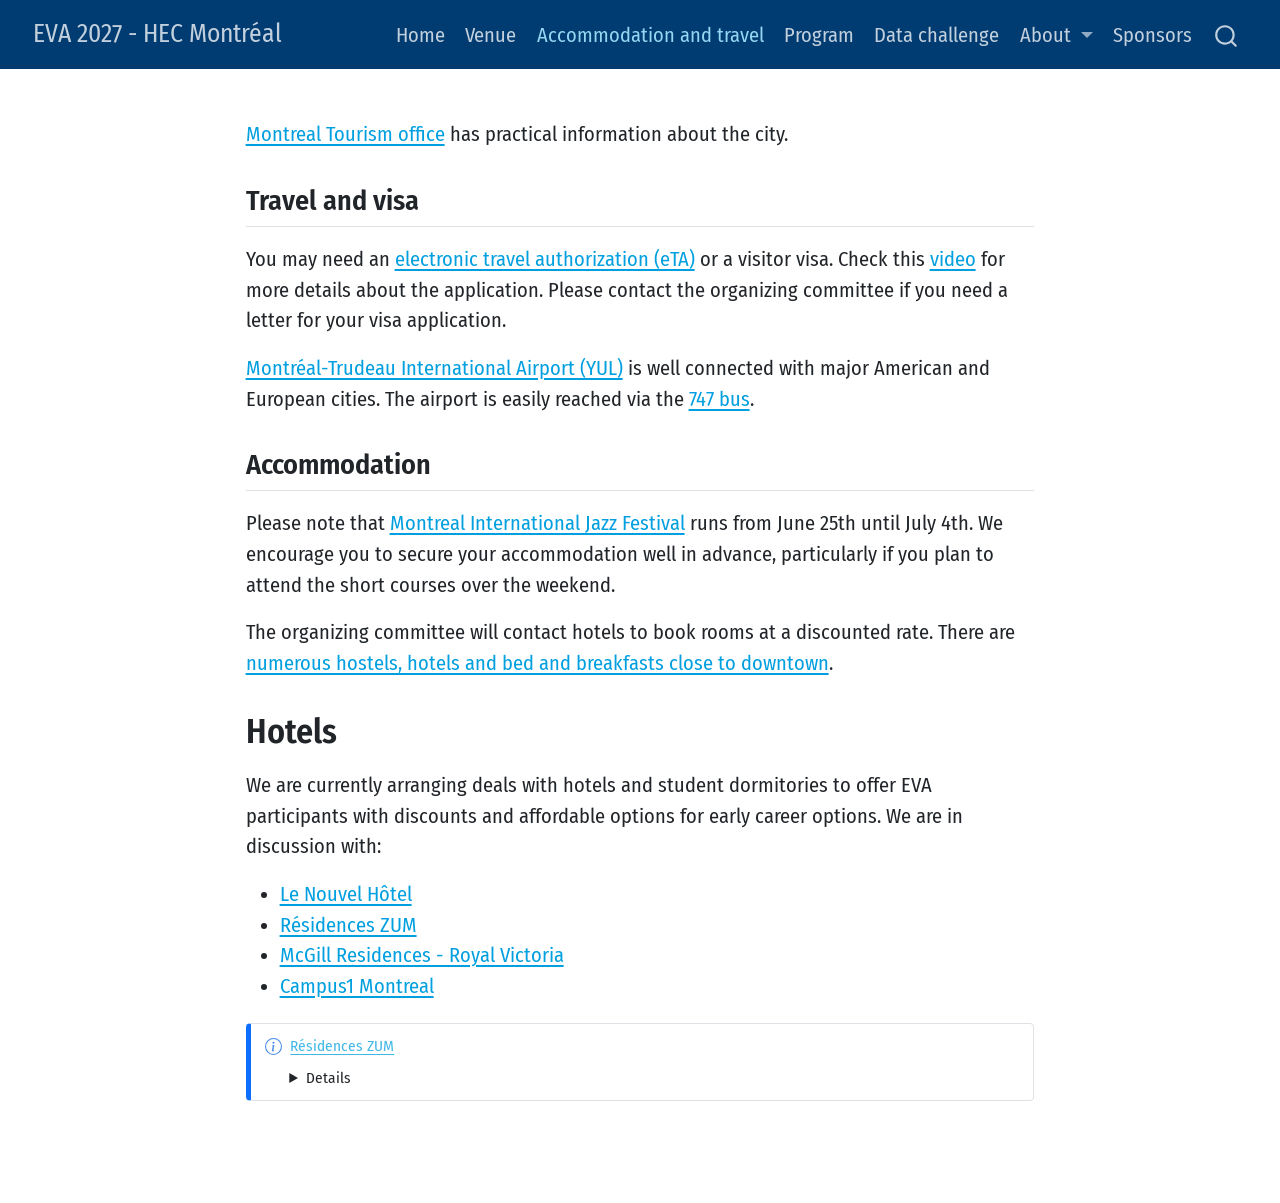
==== commit bcf2e2bc: "Update website" ====
--- a/docs/accommodation.html
+++ b/docs/accommodation.html
@@ -167,6 +167,30 @@
 <li><a href="https://www.mcgill.ca/accommodations/summer/rvc">McGill Residences - Royal Victoria</a></li>
 <li><a href="https://campus1mtl.ca/montreal-student-housing/">Campus1 Montreal</a></li>
 </ul>
+<div class="callout callout-style-simple callout-note callout-titled">
+<div class="callout-header d-flex align-content-center">
+<div class="callout-icon-container">
+<i class="callout-icon"></i>
+</div>
+<div class="callout-title-container flex-fill">
+<span class="screen-reader-only">Note</span><a href="https://www.zumauberge.ca/">Résidences ZUM</a>
+</div>
+</div>
+<div class="callout-body-container callout-body">
+<details name="Instructions">
+<p>Use the <a href="https://direct-book.com/properties/zumhoteldirect?locale=fr&amp;items%5B0%5D%5Badults%5D=1&amp;items%5B0%5D%5Bchildren%5D=0&amp;items%5B0%5D%5Binfants%5D=0&amp;currency=CAD&amp;checkInDate=2027-07-02&amp;checkOutDate=2027-07-10&amp;trackPage=no&amp;promocode=EVA2027">direct booking code</a> to reserve your stay. You can alternatively reserve between July 2nd and 10th using the code <code>EVA2027</code> on <code>zumauberge.ca</code>.</p>
+<p><strong>Rates</strong></p>
+<p>Reservations must be made for a minimum of three nights. Availability is not guaranteed: reservations are made on a first-come, first-served basis until June 24th. Book early!</p>
+<p>Sale taxes are excluded from prices. All prices are in Canadian dollars (CAD)</p>
+<ul>
+<li>Solo: (single room, 36 rooms): $69/night (3-6 nights), $62.15 (7 nights or more).</li>
+<li>Double: (double, 2 rooms) $88/night (3-6 nights), $79.14 (7 nights or more)</li>
+<li>Business Suites: (double, 2 rooms) $144/night (3-6 nights), $129.52 (7 nights or more) <em>These can only be booked by phone.</em></li>
+</ul>
+For any questions, contact <code>info@zumauberge.ca</code> or by phone at +1 514-343-8006.
+</details>
+</div>
+</div>
 
 
 </section>
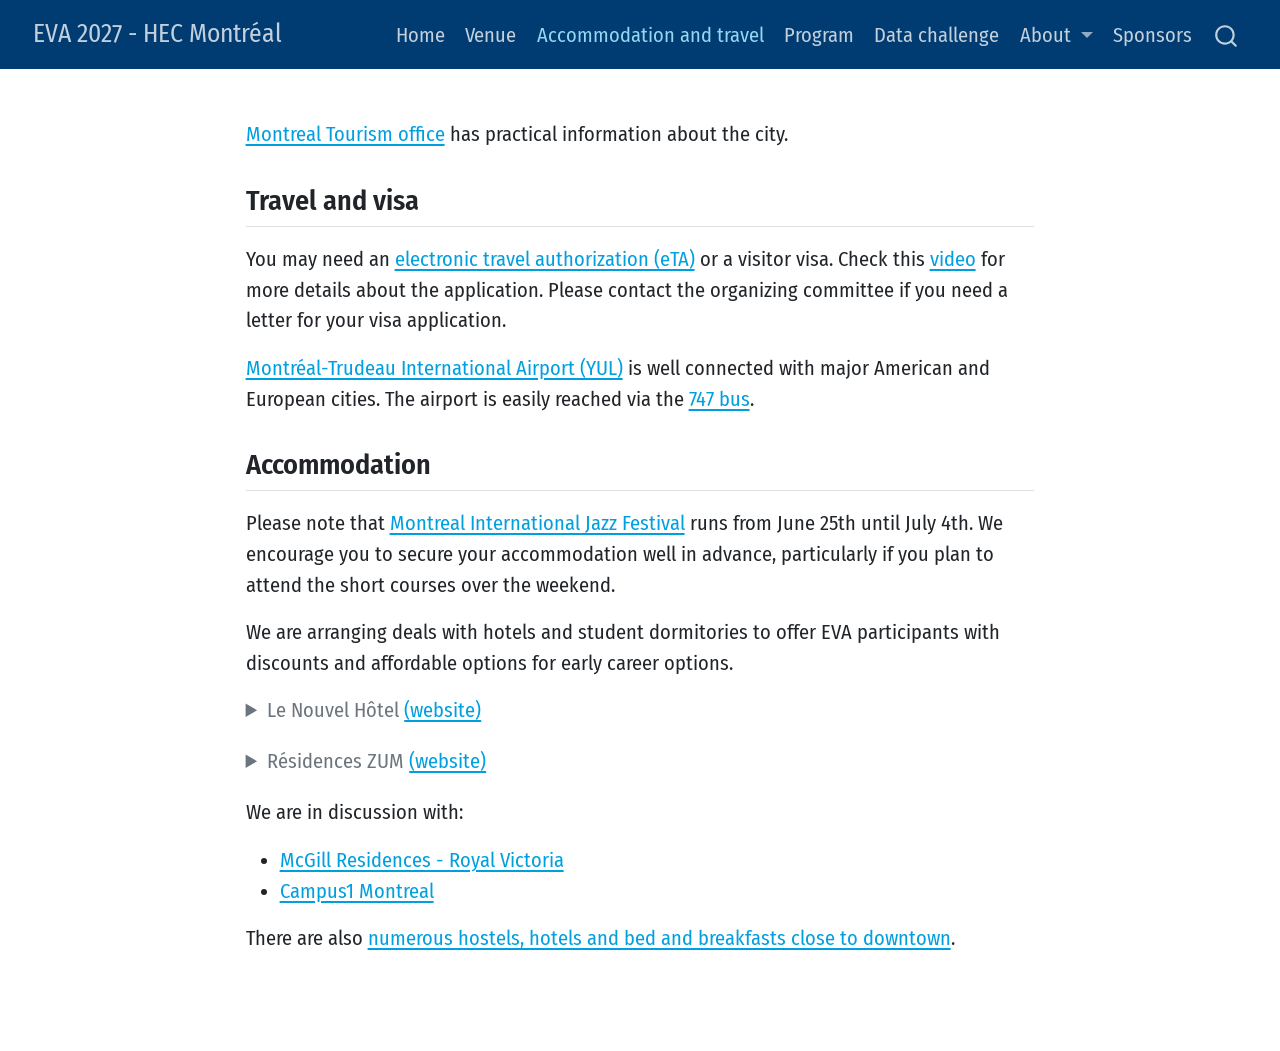
==== commit fd906751: "Update website" ====
--- a/docs/accommodation.html
+++ b/docs/accommodation.html
@@ -41,7 +41,7 @@
 <link href="site_libs/quarto-html/quarto-syntax-highlighting-845c23b38eaddc0f92fda52bfe77a8c8.css" rel="stylesheet" id="quarto-text-highlighting-styles">
 <script src="site_libs/bootstrap/bootstrap.min.js"></script>
 <link href="site_libs/bootstrap/bootstrap-icons.css" rel="stylesheet">
-<link href="site_libs/bootstrap/bootstrap-a7fa925f21f28d56461b9a36a68c37b7.min.css" rel="stylesheet" append-hash="true" id="quarto-bootstrap" data-mode="light">
+<link href="site_libs/bootstrap/bootstrap-8f82bde697cccbef5c00630367aa76f9.min.css" rel="stylesheet" append-hash="true" id="quarto-bootstrap" data-mode="light">
 <script id="quarto-search-options" type="application/json">{
   "location": "navbar",
   "copy-button": false,
@@ -156,28 +156,26 @@
 <section id="accommodation" class="level2">
 <h2 class="anchored" data-anchor-id="accommodation">Accommodation</h2>
 <p>Please note that <a href="https://montrealjazzfest.com/">Montreal International Jazz Festival</a> runs from June 25th until July 4th. We encourage you to secure your accommodation well in advance, particularly if you plan to attend the short courses over the weekend.</p>
-<p>The organizing committee will contact hotels to book rooms at a discounted rate. There are <a href="https://www.mtl.org/en/Accommodations?prod_en_random%5BrefinementList%5D%5B_filter_product_neighbourhoods%5D%5B0%5D=Downtown&amp;prod_en_random%5BrefinementList%5D%5B_filter_product_neighbourhoods%5D%5B1%5D=Les%20Quartiers%20du%20Canal&amp;prod_en_random%5BrefinementList%5D%5B_filter_product_neighbourhoods%5D%5B2%5D=Mount%20Royal%2C%20Outremont%20and%20Westmount&amp;prod_en_random%5BrefinementList%5D%5B_filter_product_neighbourhoods%5D%5B3%5D=Old%20Montr%C3%A9al%20and%20Old%20Port">numerous hostels, hotels and bed and breakfasts close to downtown</a>.</p>
-</section>
-<section id="hotels" class="level1">
-<h1>Hotels</h1>
-<p>We are currently arranging deals with hotels and student dormitories to offer EVA participants with discounts and affordable options for early career options. We are in discussion with:</p>
+<p>We are arranging deals with hotels and student dormitories to offer EVA participants with discounts and affordable options for early career options.</p>
+<details>
+<summary>
+Le Nouvel Hôtel <a href="https://www.lenouvelhotel.com/">(website)</a>
+</summary>
+<p>Open block reservation: rooms are available until capacity is filled. Rates are valid until June 13th, 2027. Free cancellation until two weeks before arrival. All prices per night are in CAD. Sales taxes are not included.</p>
 <ul>
-<li><a href="https://www.lenouvelhotel.com/">Le Nouvel Hôtel</a></li>
-<li><a href="https://www.zumauberge.ca/">Résidences ZUM</a></li>
-<li><a href="https://www.mcgill.ca/accommodations/summer/rvc">McGill Residences - Royal Victoria</a></li>
-<li><a href="https://campus1mtl.ca/montreal-student-housing/">Campus1 Montreal</a></li>
+<li>Executive 1 King: King bed + sofa Bed ($224/night)</li>
+<li>Executive 2 Queens: 2 Queen bed ($224/night)</li>
+<li>Condo 1 King: King bed + sofa + kitchenette ($224/night)<br>
+</li>
+<li>Condo 2 Queens: 2 Queen beds + kitchenette ($224/night)</li>
+<li>Corner Suite: King bed + sofa bed ($254/night)</li>
 </ul>
-<div class="callout callout-style-simple callout-note callout-titled">
-<div class="callout-header d-flex align-content-center">
-<div class="callout-icon-container">
-<i class="callout-icon"></i>
-</div>
-<div class="callout-title-container flex-fill">
-<span class="screen-reader-only">Note</span><a href="https://www.zumauberge.ca/">Résidences ZUM</a>
-</div>
-</div>
-<div class="callout-body-container callout-body">
-<details name="Instructions">
+<p>To book, contact Mourad Othman by email at <a href="mailto:mothman@lenouvelhotel.com" class="email">mothman@lenouvelhotel.com</a> or by phone at +1 514-931-8841 p.&nbsp;2605.</p>
+</details>
+<details>
+<summary>
+Résidences ZUM <a href="https://www.zumauberge.ca/">(website)</a>
+</summary>
 <p>Use the <a href="https://direct-book.com/properties/zumhoteldirect?locale=fr&amp;items%5B0%5D%5Badults%5D=1&amp;items%5B0%5D%5Bchildren%5D=0&amp;items%5B0%5D%5Binfants%5D=0&amp;currency=CAD&amp;checkInDate=2027-07-02&amp;checkOutDate=2027-07-10&amp;trackPage=no&amp;promocode=EVA2027">direct booking code</a> to reserve your stay. You can alternatively reserve between July 2nd and 10th using the code <code>EVA2027</code> on <code>zumauberge.ca</code>.</p>
 <p><strong>Rates</strong></p>
 <p>Reservations must be made for a minimum of three nights. Availability is not guaranteed: reservations are made on a first-come, first-served basis until June 24th. Book early!</p>
@@ -187,10 +185,14 @@
 <li>Double: (double, 2 rooms) $88/night (3-6 nights), $79.14 (7 nights or more)</li>
 <li>Business Suites: (double, 2 rooms) $144/night (3-6 nights), $129.52 (7 nights or more) <em>These can only be booked by phone.</em></li>
 </ul>
-For any questions, contact <code>info@zumauberge.ca</code> or by phone at +1 514-343-8006.
+<p>For any questions, contact <code>info@zumauberge.ca</code> or by phone at +1 514-343-8006.</p>
 </details>
-</div>
-</div>
+<p>We are in discussion with:</p>
+<ul>
+<li><a href="https://www.mcgill.ca/accommodations/summer/rvc">McGill Residences - Royal Victoria</a></li>
+<li><a href="https://campus1mtl.ca/montreal-student-housing/">Campus1 Montreal</a></li>
+</ul>
+<p>There are also <a href="https://www.mtl.org/en/Accommodations?prod_en_random%5BrefinementList%5D%5B_filter_product_neighbourhoods%5D%5B0%5D=Downtown&amp;prod_en_random%5BrefinementList%5D%5B_filter_product_neighbourhoods%5D%5B1%5D=Les%20Quartiers%20du%20Canal&amp;prod_en_random%5BrefinementList%5D%5B_filter_product_neighbourhoods%5D%5B2%5D=Mount%20Royal%2C%20Outremont%20and%20Westmount&amp;prod_en_random%5BrefinementList%5D%5B_filter_product_neighbourhoods%5D%5B3%5D=Old%20Montr%C3%A9al%20and%20Old%20Port">numerous hostels, hotels and bed and breakfasts close to downtown</a>.</p>
 
 
 </section>
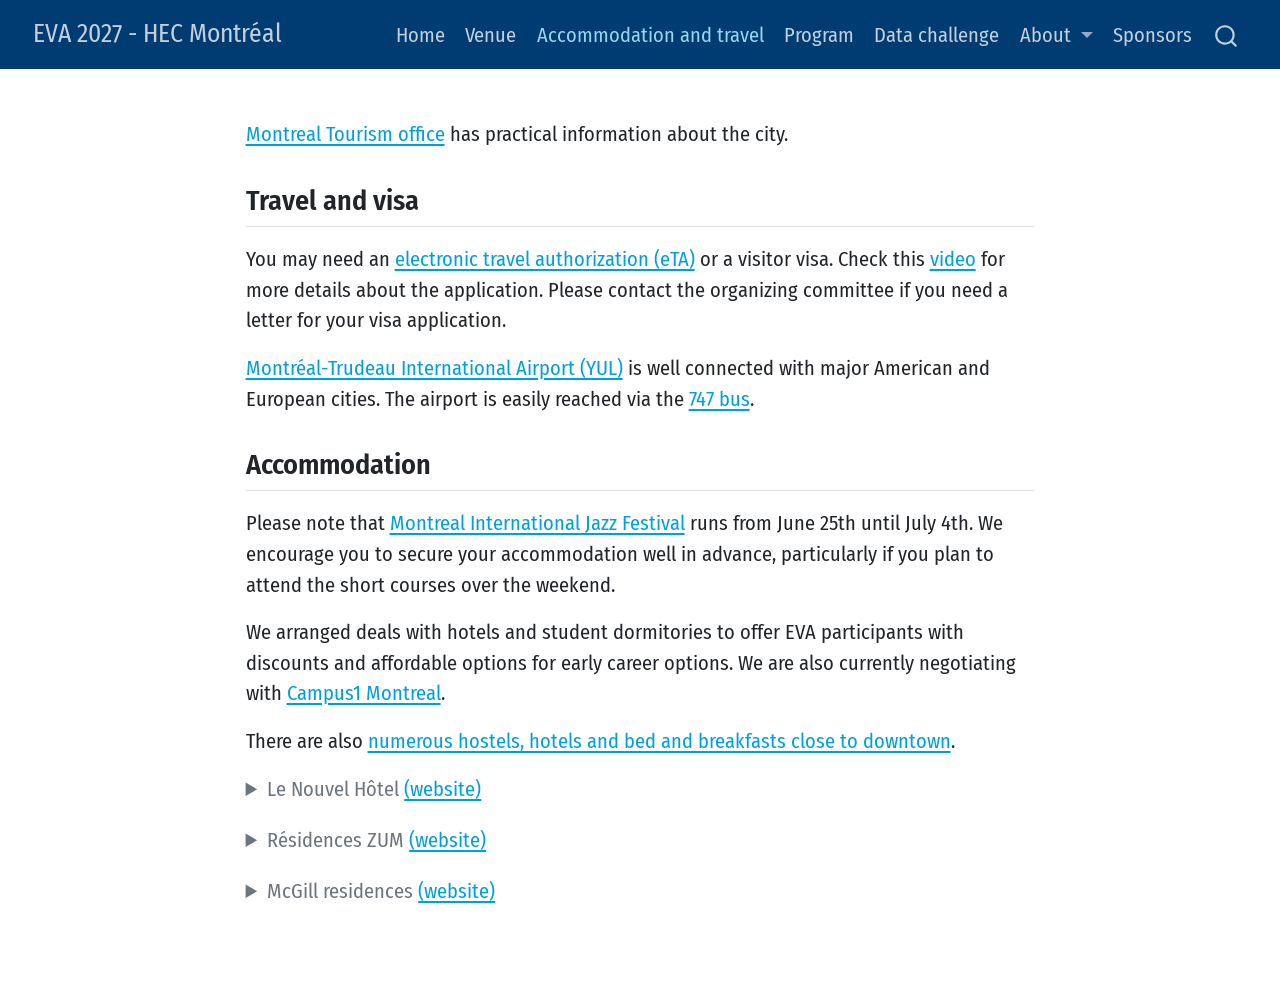
==== commit 6c919005: "Update website" ====
--- a/docs/accommodation.html
+++ b/docs/accommodation.html
@@ -41,7 +41,7 @@
 <link href="site_libs/quarto-html/quarto-syntax-highlighting-845c23b38eaddc0f92fda52bfe77a8c8.css" rel="stylesheet" id="quarto-text-highlighting-styles">
 <script src="site_libs/bootstrap/bootstrap.min.js"></script>
 <link href="site_libs/bootstrap/bootstrap-icons.css" rel="stylesheet">
-<link href="site_libs/bootstrap/bootstrap-8f82bde697cccbef5c00630367aa76f9.min.css" rel="stylesheet" append-hash="true" id="quarto-bootstrap" data-mode="light">
+<link href="site_libs/bootstrap/bootstrap-46efe09668ebc370879797787cce8843.min.css" rel="stylesheet" append-hash="true" id="quarto-bootstrap" data-mode="light">
 <script id="quarto-search-options" type="application/json">{
   "location": "navbar",
   "copy-button": false,
@@ -156,7 +156,8 @@
 <section id="accommodation" class="level2">
 <h2 class="anchored" data-anchor-id="accommodation">Accommodation</h2>
 <p>Please note that <a href="https://montrealjazzfest.com/">Montreal International Jazz Festival</a> runs from June 25th until July 4th. We encourage you to secure your accommodation well in advance, particularly if you plan to attend the short courses over the weekend.</p>
-<p>We are arranging deals with hotels and student dormitories to offer EVA participants with discounts and affordable options for early career options.</p>
+<p>We arranged deals with hotels and student dormitories to offer EVA participants with discounts and affordable options for early career options. We are also currently negotiating with <a href="https://campus1mtl.ca/montreal-student-housing/">Campus1 Montreal</a>.</p>
+<p>There are also <a href="https://www.mtl.org/en/Accommodations?prod_en_random%5BrefinementList%5D%5B_filter_product_neighbourhoods%5D%5B0%5D=Downtown&amp;prod_en_random%5BrefinementList%5D%5B_filter_product_neighbourhoods%5D%5B1%5D=Les%20Quartiers%20du%20Canal&amp;prod_en_random%5BrefinementList%5D%5B_filter_product_neighbourhoods%5D%5B2%5D=Mount%20Royal%2C%20Outremont%20and%20Westmount&amp;prod_en_random%5BrefinementList%5D%5B_filter_product_neighbourhoods%5D%5B3%5D=Old%20Montr%C3%A9al%20and%20Old%20Port">numerous hostels, hotels and bed and breakfasts close to downtown</a>.</p>
 <details>
 <summary>
 Le Nouvel Hôtel <a href="https://www.lenouvelhotel.com/">(website)</a>
@@ -187,12 +188,38 @@
 </ul>
 <p>For any questions, contact <code>info@zumauberge.ca</code> or by phone at +1 514-343-8006.</p>
 </details>
-<p>We are in discussion with:</p>
+<details>
+<summary>
+McGill residences <a href="https://www.zumauberge.ca/">(website)</a>
+</summary>
+<p>Sale taxes are excluded from prices. All prices are in Canadian dollars (CAD).</p>
+<p>The promo code will be circulated by email to registered participants.</p>
+<ol type="1">
+<li><a href="https://www.mcgill.ca/students/housing/residence-options/downtown-undergrad/newresidence"><strong>New Residence Hall</strong></a>: rate of 169$ plus taxes. Single and double occupancy, full breakfast included.</li>
+</ol>
 <ul>
-<li><a href="https://www.mcgill.ca/accommodations/summer/rvc">McGill Residences - Royal Victoria</a></li>
-<li><a href="https://campus1mtl.ca/montreal-student-housing/">Campus1 Montreal</a></li>
+<li>Single room: one queen size bed, work area, private washroom with hairdryer.</li>
+<li>Double room: two double size beds, work area, private washroom with hairdryer.</li>
 </ul>
-<p>There are also <a href="https://www.mtl.org/en/Accommodations?prod_en_random%5BrefinementList%5D%5B_filter_product_neighbourhoods%5D%5B0%5D=Downtown&amp;prod_en_random%5BrefinementList%5D%5B_filter_product_neighbourhoods%5D%5B1%5D=Les%20Quartiers%20du%20Canal&amp;prod_en_random%5BrefinementList%5D%5B_filter_product_neighbourhoods%5D%5B2%5D=Mount%20Royal%2C%20Outremont%20and%20Westmount&amp;prod_en_random%5BrefinementList%5D%5B_filter_product_neighbourhoods%5D%5B3%5D=Old%20Montr%C3%A9al%20and%20Old%20Port">numerous hostels, hotels and bed and breakfasts close to downtown</a>.</p>
+<ol start="2" type="1">
+<li><a href="https://www.mcgill.ca/accommodations/summer/lc"><strong>La Citadelle</strong></a>: rate of 209$ plus taxes. Single and double occupancy, continental breakfast included.</li>
+</ol>
+<ul>
+<li>Single room: one queen size bed, work area, private washroom</li>
+<li>Double room: two double size beds, work area, private washroom</li>
+</ul>
+<ol start="3" type="1">
+<li><a href="https://www.mcgill.ca/accommodations/summer/rvc"><strong>Royal Victoria</strong></a>: rate of $80 plus taxes. Single occupancy, no breakfast included. Traditional dormitory-style accommodations</li>
+</ol>
+<ul>
+<li>Single rooms: private guest room with 1 twin bed, work area, small fridge and shared washroom and kitchen facilities.</li>
+</ul>
+<p>Payment is due upon arrival, a minimum of 48 hours prior to check-in in case of a cancellation or modification.</p>
+<p>Check-in/check-out: All locations are open with 24-hour reception. Check in is at 3pm and check out is at 11am. You may leave your luggage with the reception when you check in and when you check out.</p>
+<p>Family Plan Policy: Children 12 and under sleep free in existing room bedding configuration. Children over 5 are charged breakfast rate of $16.00</p>
+<p>Cancellation policy: A 48 hour notice is required in writing prior to your arrival date, otherwise the first night (plus taxes) will be charged.</p>
+<p>All locations are cashless: you can only pay by Interac or other major credit cards.</p>
+</details>
 
 
 </section>
